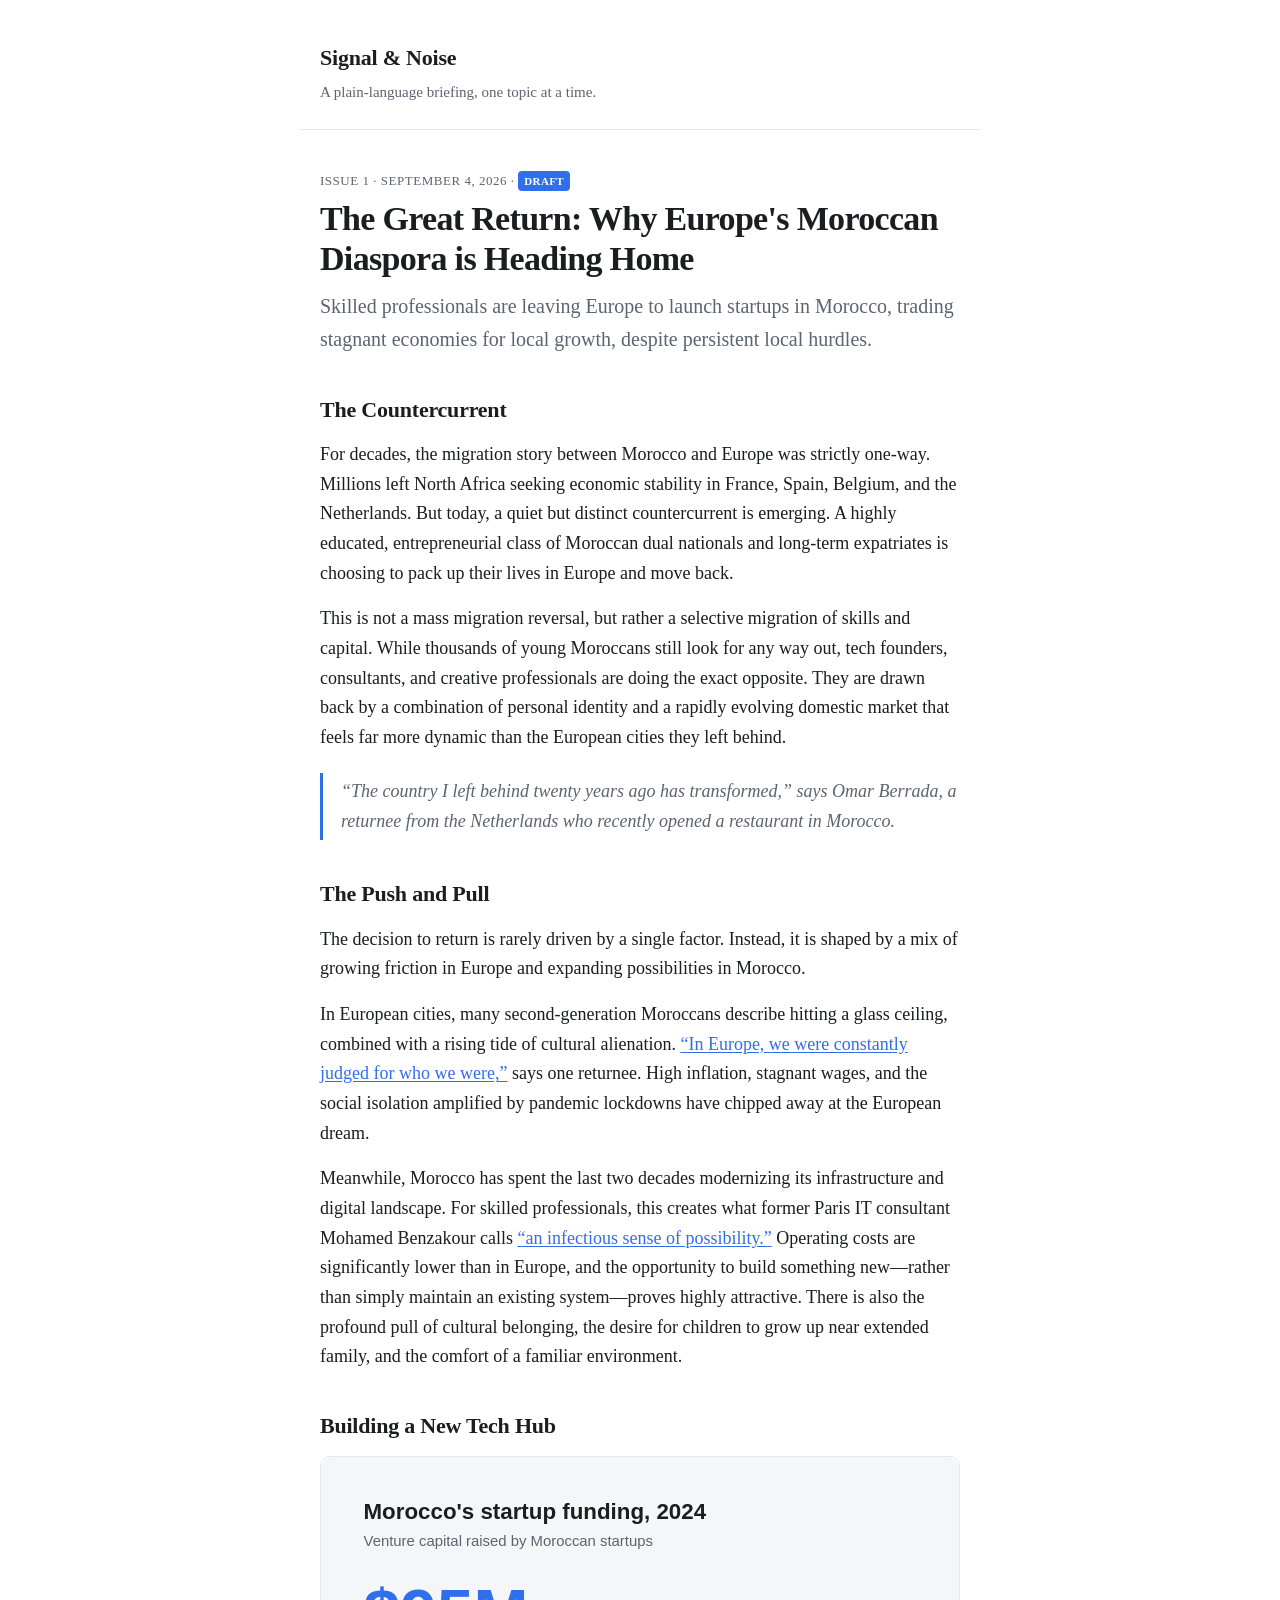
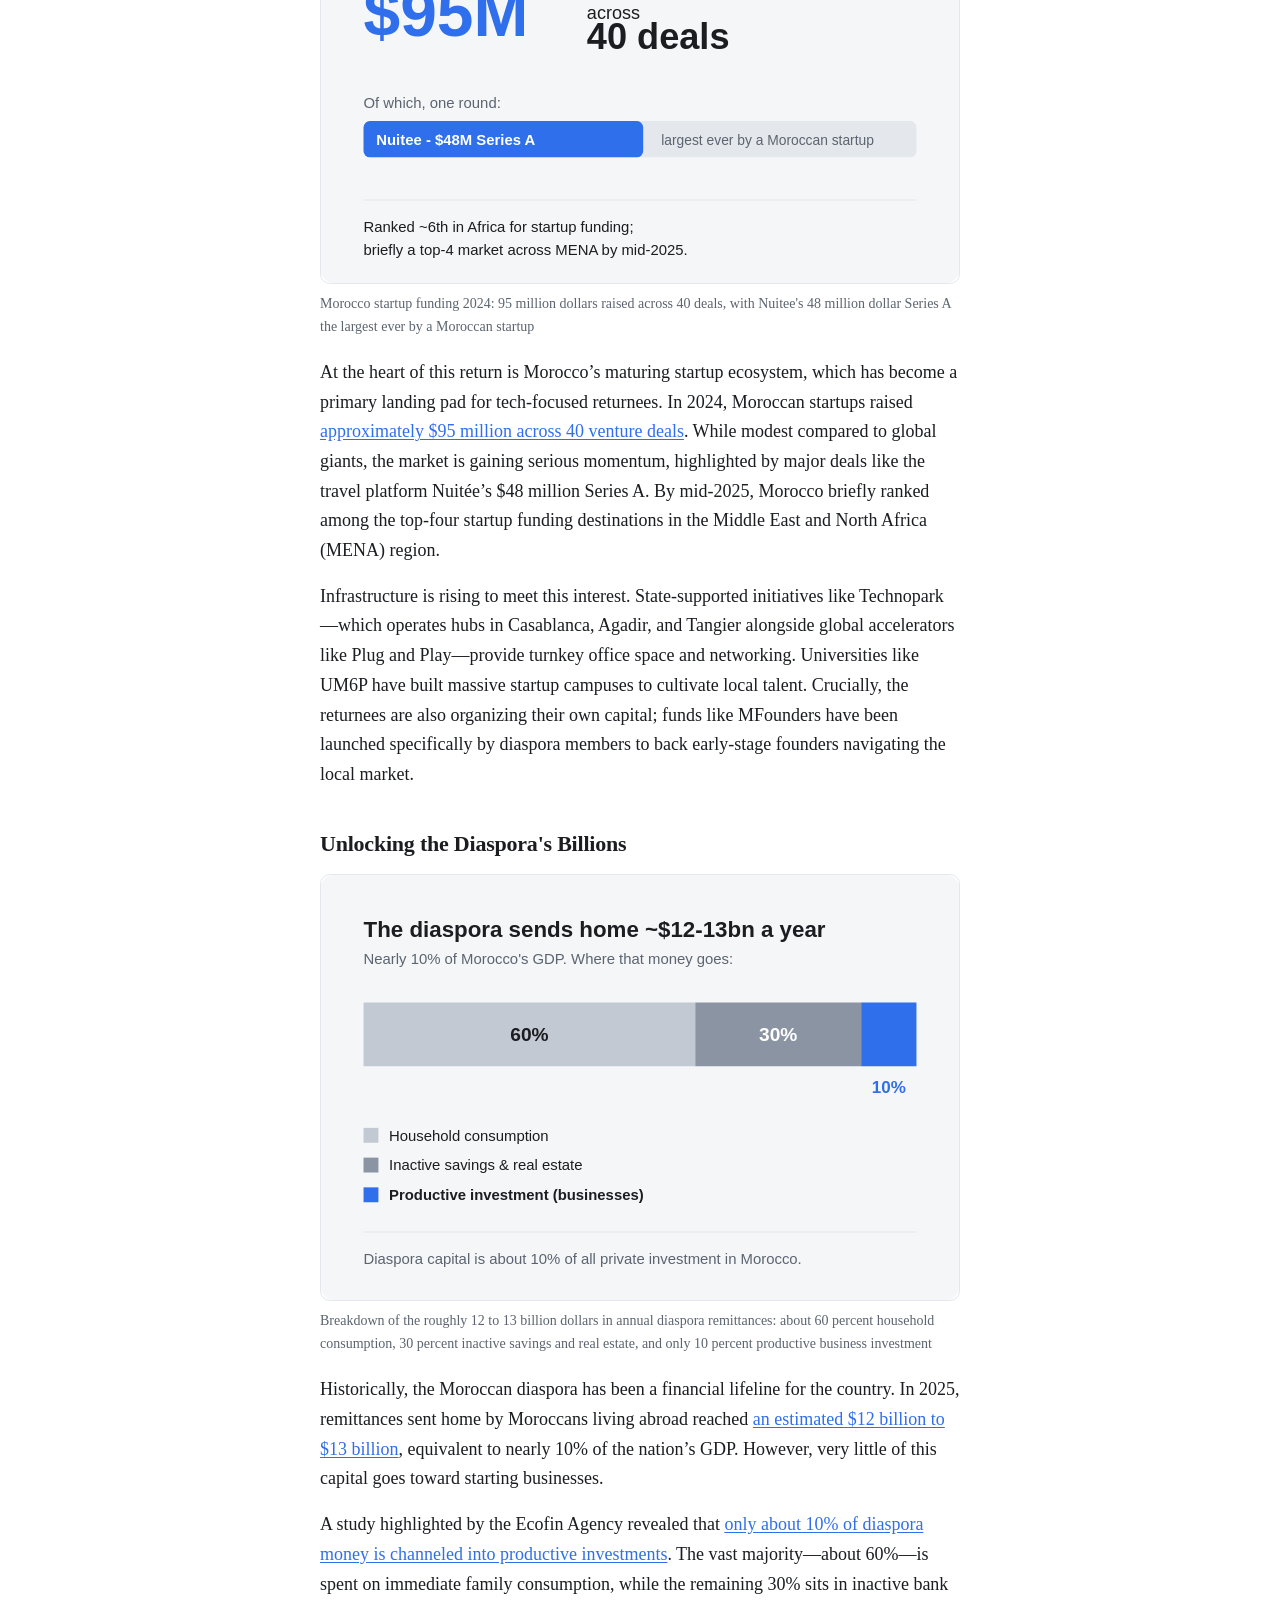
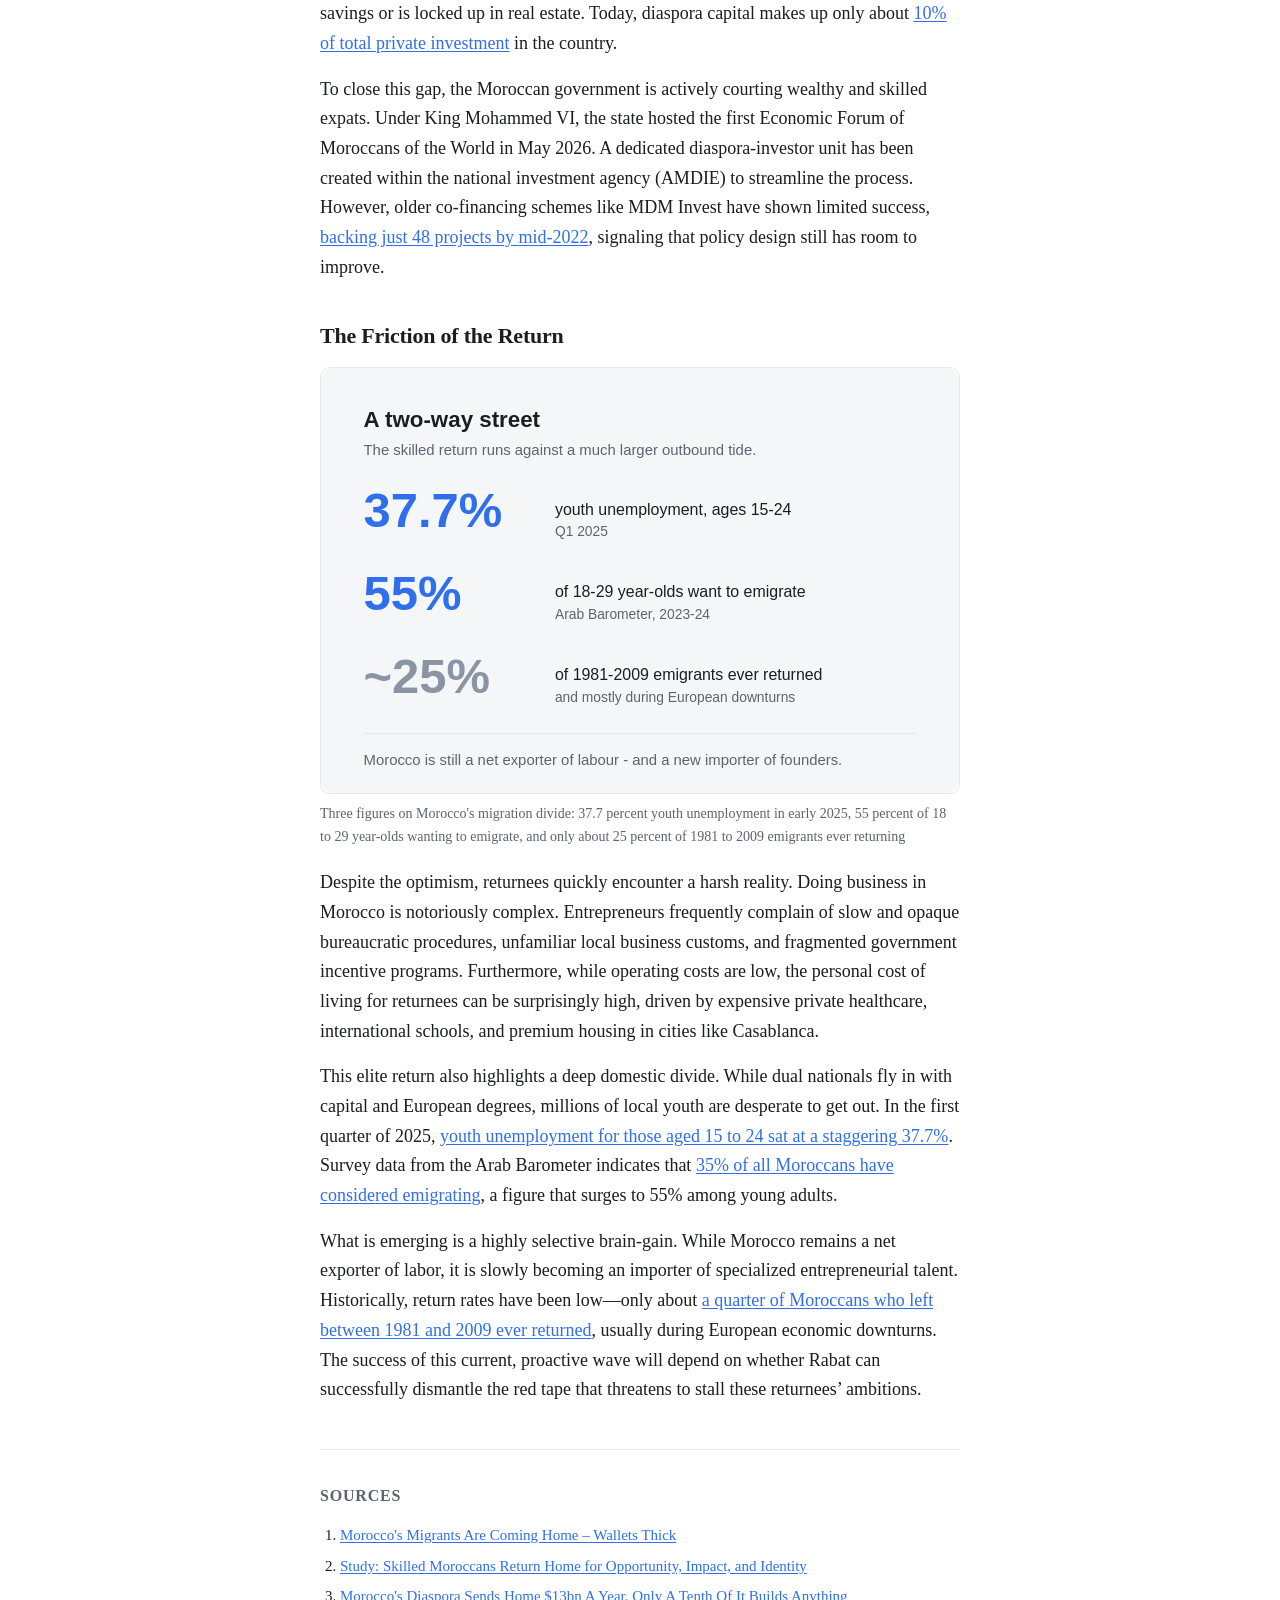
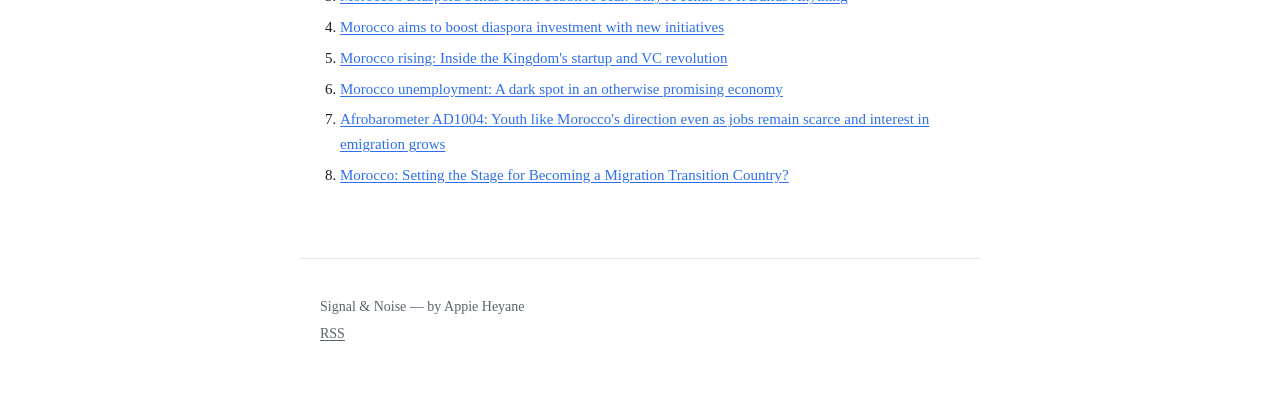
==== docs/issues/moroccans-leaving-europe-for-business.html @ a0a99f1a "Issue 1 draft: Moroccans leaving Europe to do business at home - _common.py: concrete default Gemini" ====
<!DOCTYPE html>
<html lang="en">
<head>
<meta charset="utf-8">
<meta name="viewport" content="width=device-width, initial-scale=1">
<title>The Great Return: Why Europe&#39;s Moroccan Diaspora is Heading Home &mdash; Signal &amp; Noise</title>
<meta name="description" content="Skilled professionals are leaving Europe to launch startups in Morocco, trading stagnant economies for local growth, despite persistent local hurdles.">
<meta property="og:title" content="The Great Return: Why Europe&#39;s Moroccan Diaspora is Heading Home">
<meta property="og:description" content="Skilled professionals are leaving Europe to launch startups in Morocco, trading stagnant economies for local growth, despite persistent local hurdles.">
<meta property="og:type" content="article">
<link rel="alternate" type="application/rss+xml" title="Signal &amp; Noise" href="../feed.xml">
<link rel="stylesheet" href="../assets/style.css">
</head>
<body>
<header class="site-header">
  <a class="wordmark" href="../index.html">Signal &amp; Noise</a>
  <p class="tagline">A plain-language briefing, one topic at a time.</p>
</header>
<main>
<article class="issue">
  <p class="issue-meta">Issue 1 &middot; September 4, 2026 &middot; <span class="badge">draft</span></p>
  <h1>The Great Return: Why Europe&#39;s Moroccan Diaspora is Heading Home</h1>
  <p class="dek">Skilled professionals are leaving Europe to launch startups in Morocco, trading stagnant economies for local growth, despite persistent local hurdles.</p>

  <section class="issue-section">
<h2>The Countercurrent</h2>    <p>For decades, the migration story between Morocco and Europe was strictly one-way. Millions left North Africa seeking economic stability in France, Spain, Belgium, and the Netherlands. But today, a quiet but distinct countercurrent is emerging. A highly educated, entrepreneurial class of Moroccan dual nationals and long-term expatriates is choosing to pack up their lives in Europe and move back.</p><p>This is not a mass migration reversal, but rather a selective migration of skills and capital. While thousands of young Moroccans still look for any way out, tech founders, consultants, and creative professionals are doing the exact opposite. They are drawn back by a combination of personal identity and a rapidly evolving domestic market that feels far more dynamic than the European cities they left behind.</p><blockquote>&ldquo;The country I left behind twenty years ago has transformed,&rdquo; says Omar Berrada, a returnee from the Netherlands who recently opened a restaurant in Morocco.</blockquote>
  </section>
  <section class="issue-section">
<h2>The Push and Pull</h2>    <p>The decision to return is rarely driven by a single factor. Instead, it is shaped by a mix of growing friction in Europe and expanding possibilities in Morocco.</p><p>In European cities, many second-generation Moroccans describe hitting a glass ceiling, combined with a rising tide of cultural alienation. <a href="https://www.moroccoworldnews.com/2025/05/200237/moroccos-migrants-are-coming-home-wallets-thick/">&ldquo;In Europe, we were constantly judged for who we were,&rdquo;</a> says one returnee. High inflation, stagnant wages, and the social isolation amplified by pandemic lockdowns have chipped away at the European dream.</p><p>Meanwhile, Morocco has spent the last two decades modernizing its infrastructure and digital landscape. For skilled professionals, this creates what former Paris IT consultant Mohamed Benzakour calls <a href="https://www.moroccoworldnews.com/2025/05/200237/moroccos-migrants-are-coming-home-wallets-thick/">&ldquo;an infectious sense of possibility.&rdquo;</a> Operating costs are significantly lower than in Europe, and the opportunity to build something new&mdash;rather than simply maintain an existing system&mdash;proves highly attractive. There is also the profound pull of cultural belonging, the desire for children to grow up near extended family, and the comfort of a familiar environment.</p>
  </section>
  <section class="issue-section">
<h2>Building a New Tech Hub</h2>    <figure>
      <img src="../assets/moroccans-leaving-europe-for-business/illustration-1.svg" alt="Morocco startup funding 2024: 95 million dollars raised across 40 deals, with Nuitee&#39;s 48 million dollar Series A the largest ever by a Moroccan startup" loading="lazy">
<figcaption>Morocco startup funding 2024: 95 million dollars raised across 40 deals, with Nuitee&#39;s 48 million dollar Series A the largest ever by a Moroccan startup</figcaption>    </figure>
    <p>At the heart of this return is Morocco&rsquo;s maturing startup ecosystem, which has become a primary landing pad for tech-focused returnees. In 2024, Moroccan startups raised <a href="https://african.business/2026/03/innov-africa-deals/morocco-rising-inside-the-kingdoms-startup-and-vc-revolution">approximately $95 million across 40 venture deals</a>. While modest compared to global giants, the market is gaining serious momentum, highlighted by major deals like the travel platform Nuit&eacute;e&rsquo;s $48 million Series A. By mid-2025, Morocco briefly ranked among the top-four startup funding destinations in the Middle East and North Africa (MENA) region.</p><p>Infrastructure is rising to meet this interest. State-supported initiatives like Technopark&mdash;which operates hubs in Casablanca, Agadir, and Tangier alongside global accelerators like Plug and Play&mdash;provide turnkey office space and networking. Universities like UM6P have built massive startup campuses to cultivate local talent. Crucially, the returnees are also organizing their own capital; funds like MFounders have been launched specifically by diaspora members to back early-stage founders navigating the local market.</p>
  </section>
  <section class="issue-section">
<h2>Unlocking the Diaspora&#39;s Billions</h2>    <figure>
      <img src="../assets/moroccans-leaving-europe-for-business/illustration-2.svg" alt="Breakdown of the roughly 12 to 13 billion dollars in annual diaspora remittances: about 60 percent household consumption, 30 percent inactive savings and real estate, and only 10 percent productive business investment" loading="lazy">
<figcaption>Breakdown of the roughly 12 to 13 billion dollars in annual diaspora remittances: about 60 percent household consumption, 30 percent inactive savings and real estate, and only 10 percent productive business investment</figcaption>    </figure>
    <p>Historically, the Moroccan diaspora has been a financial lifeline for the country. In 2025, remittances sent home by Moroccans living abroad reached <a href="https://www.ecofinagency.com/news-finances/2505-55897-moroccos-diaspora-sends-home-13bn-a-year-only-a-tenth-of-it-builds-anything">an estimated $12 billion to $13 billion</a>, equivalent to nearly 10% of the nation&rsquo;s GDP. However, very little of this capital goes toward starting businesses.</p><p>A study highlighted by the Ecofin Agency revealed that <a href="https://www.ecofinagency.com/news-finances/2505-55897-moroccos-diaspora-sends-home-13bn-a-year-only-a-tenth-of-it-builds-anything">only about 10% of diaspora money is channeled into productive investments</a>. The vast majority&mdash;about 60%&mdash;is spent on immediate family consumption, while the remaining 30% sits in inactive bank savings or is locked up in real estate. Today, diaspora capital makes up only about <a href="https://northafricapost.com/97364-morocco-aims-to-boost-diaspora-investment-with-new-initiatives.html">10% of total private investment</a> in the country.</p><p>To close this gap, the Moroccan government is actively courting wealthy and skilled expats. Under King Mohammed VI, the state hosted the first Economic Forum of Moroccans of the World in May 2026. A dedicated diaspora-investor unit has been created within the national investment agency (AMDIE) to streamline the process. However, older co-financing schemes like MDM Invest have shown limited success, <a href="https://www.moroccoworldnews.com/2025/12/270615/study-skilled-moroccans-return-home-for-opportunity-impact-and-identity/">backing just 48 projects by mid-2022</a>, signaling that policy design still has room to improve.</p>
  </section>
  <section class="issue-section">
<h2>The Friction of the Return</h2>    <figure>
      <img src="../assets/moroccans-leaving-europe-for-business/illustration-3.svg" alt="Three figures on Morocco&#39;s migration divide: 37.7 percent youth unemployment in early 2025, 55 percent of 18 to 29 year-olds wanting to emigrate, and only about 25 percent of 1981 to 2009 emigrants ever returning" loading="lazy">
<figcaption>Three figures on Morocco&#39;s migration divide: 37.7 percent youth unemployment in early 2025, 55 percent of 18 to 29 year-olds wanting to emigrate, and only about 25 percent of 1981 to 2009 emigrants ever returning</figcaption>    </figure>
    <p>Despite the optimism, returnees quickly encounter a harsh reality. Doing business in Morocco is notoriously complex. Entrepreneurs frequently complain of slow and opaque bureaucratic procedures, unfamiliar local business customs, and fragmented government incentive programs. Furthermore, while operating costs are low, the personal cost of living for returnees can be surprisingly high, driven by expensive private healthcare, international schools, and premium housing in cities like Casablanca.</p><p>This elite return also highlights a deep domestic divide. While dual nationals fly in with capital and European degrees, millions of local youth are desperate to get out. In the first quarter of 2025, <a href="https://en.majalla.com/node/322743/business-economy/morocco-unemployment-dark-spot-otherwise-promising-economy">youth unemployment for those aged 15 to 24 sat at a staggering 37.7%</a>. Survey data from the Arab Barometer indicates that <a href="https://www.afrobarometer.org/publication/ad1004-youth-like-moroccos-direction-even-as-jobs-remain-scarce-and-interest-in-emigration-grows/">35% of all Moroccans have considered emigrating</a>, a figure that surges to 55% among young adults.</p><p>What is emerging is a highly selective brain-gain. While Morocco remains a net exporter of labor, it is slowly becoming an importer of specialized entrepreneurial talent. Historically, return rates have been low&mdash;only about <a href="https://www.migrationpolicy.org/journal/country-profile/morocco-setting-stage-becoming-migration-transition-country">a quarter of Moroccans who left between 1981 and 2009 ever returned</a>, usually during European economic downturns. The success of this current, proactive wave will depend on whether Rabat can successfully dismantle the red tape that threatens to stall these returnees&rsquo; ambitions.</p>
  </section>

  <section class="sources">
    <h2>Sources</h2>
    <ol>
<li><a href="https://www.moroccoworldnews.com/2025/05/200237/moroccos-migrants-are-coming-home-wallets-thick/" rel="nofollow noopener">Morocco&#39;s Migrants Are Coming Home – Wallets Thick</a></li><li><a href="https://www.moroccoworldnews.com/2025/12/270615/study-skilled-moroccans-return-home-for-opportunity-impact-and-identity/" rel="nofollow noopener">Study: Skilled Moroccans Return Home for Opportunity, Impact, and Identity</a></li><li><a href="https://www.ecofinagency.com/news-finances/2505-55897-moroccos-diaspora-sends-home-13bn-a-year-only-a-tenth-of-it-builds-anything" rel="nofollow noopener">Morocco&#39;s Diaspora Sends Home $13bn A Year. Only A Tenth Of It Builds Anything</a></li><li><a href="https://northafricapost.com/97364-morocco-aims-to-boost-diaspora-investment-with-new-initiatives.html" rel="nofollow noopener">Morocco aims to boost diaspora investment with new initiatives</a></li><li><a href="https://african.business/2026/03/innov-africa-deals/morocco-rising-inside-the-kingdoms-startup-and-vc-revolution" rel="nofollow noopener">Morocco rising: Inside the Kingdom&#39;s startup and VC revolution</a></li><li><a href="https://en.majalla.com/node/322743/business-economy/morocco-unemployment-dark-spot-otherwise-promising-economy" rel="nofollow noopener">Morocco unemployment: A dark spot in an otherwise promising economy</a></li><li><a href="https://www.afrobarometer.org/publication/ad1004-youth-like-moroccos-direction-even-as-jobs-remain-scarce-and-interest-in-emigration-grows/" rel="nofollow noopener">Afrobarometer AD1004: Youth like Morocco&#39;s direction even as jobs remain scarce and interest in emigration grows</a></li><li><a href="https://www.migrationpolicy.org/journal/country-profile/morocco-setting-stage-becoming-migration-transition-country" rel="nofollow noopener">Morocco: Setting the Stage for Becoming a Migration Transition Country?</a></li>    </ol>
  </section>

</article>
</main>
<footer class="site-footer">
  <p>Signal &amp; Noise &mdash; by Appie Heyane</p>
  <p><a href="../feed.xml">RSS</a></p>
</footer>
</body>
</html>
---- docs/assets/style.css ----
/* Generated by build_site.py from newsletter.config.yaml. Do not edit by hand. */
:root {
  --bg: #ffffff;
  --surface: #f5f6f8;
  --text: #1b1d21;
  --muted: #5b6470;
  --accent: #2f6feb;
  --border: #e4e7eb;
  --maxw: 680px;
  --font: -apple-system, BlinkMacSystemFont, &#39;Segoe UI&#39;, Roboto, Helvetica, Arial, sans-serif;
}
@media (prefers-color-scheme: dark) {
  :root {
    --bg: #0f1115;
    --surface: #171a21;
    --text: #e8eaed;
    --muted: #9aa3af;
    --accent: #6ea8fe;
    --border: #2a2f3a;
  }
}

* { box-sizing: border-box; }
html { -webkit-text-size-adjust: 100%; }
body {
  margin: 0;
  background: var(--bg);
  color: var(--text);
  font-family: var(--font);
  font-size: 18px;
  line-height: 1.65;
}
main { max-width: var(--maxw); margin: 0 auto; padding: 0 20px 64px; }
a { color: var(--accent); text-decoration: underline; text-underline-offset: 2px; }
a:hover { text-decoration: none; }
img { max-width: 100%; height: auto; display: block; }

.site-header {
  max-width: var(--maxw);
  margin: 0 auto;
  padding: 40px 20px 24px;
  border-bottom: 1px solid var(--border);
}
.wordmark {
  font-size: 22px;
  font-weight: 700;
  letter-spacing: -0.01em;
  color: var(--text);
  text-decoration: none;
}
.tagline { margin: 4px 0 0; color: var(--muted); font-size: 15px; }

.site-footer {
  max-width: var(--maxw);
  margin: 0 auto;
  padding: 32px 20px 56px;
  border-top: 1px solid var(--border);
  color: var(--muted);
  font-size: 14px;
}
.site-footer p { margin: 4px 0; }
.site-footer a { color: var(--muted); }

/* index */
.issue-list { list-style: none; margin: 0; padding: 32px 0 0; }
.issue-card { border-bottom: 1px solid var(--border); }
.issue-card-link {
  display: grid;
  grid-template-columns: 96px 1fr;
  grid-template-areas: "thumb meta" "thumb title" "thumb dek";
  gap: 2px 18px;
  padding: 22px 0;
  text-decoration: none;
  color: var(--text);
}
.issue-card-link:has(:only-child), .issue-card-link:not(:has(.thumb)) { grid-template-columns: 1fr; }
.thumb {
  grid-area: thumb;
  width: 96px; height: 96px;
  object-fit: cover;
  border-radius: 8px;
  background: var(--surface);
}
.ic-meta { grid-area: meta; color: var(--muted); font-size: 13px; text-transform: uppercase; letter-spacing: 0.04em; }
.ic-title { grid-area: title; font-size: 20px; font-weight: 650; line-height: 1.3; }
.ic-dek { grid-area: dek; color: var(--muted); font-size: 15px; }
.issue-card-link:hover .ic-title { color: var(--accent); }
.empty { color: var(--muted); padding-top: 40px; }

/* issue */
.issue { padding-top: 40px; }
.issue-meta { color: var(--muted); font-size: 13px; text-transform: uppercase; letter-spacing: 0.04em; margin: 0 0 8px; }
.issue h1 { font-size: 34px; line-height: 1.15; letter-spacing: -0.02em; margin: 0 0 12px; }
.dek { font-size: 20px; color: var(--muted); margin: 0 0 8px; }
.issue-section { margin-top: 36px; }
.issue-section h2 { font-size: 22px; margin: 0 0 12px; letter-spacing: -0.01em; }
.issue-section p { margin: 0 0 16px; }
blockquote {
  margin: 20px 0;
  padding: 4px 0 4px 18px;
  border-left: 3px solid var(--accent);
  color: var(--muted);
  font-style: italic;
}
figure { margin: 0 0 20px; }
figure img { border-radius: 10px; border: 1px solid var(--border); }
figcaption { color: var(--muted); font-size: 14px; margin-top: 8px; }

.badge {
  display: inline-block;
  background: var(--accent);
  color: #fff;
  font-size: 11px;
  font-weight: 700;
  padding: 1px 6px;
  border-radius: 4px;
  letter-spacing: 0.03em;
}

.sources { margin-top: 44px; padding-top: 20px; border-top: 1px solid var(--border); }
.sources h2 { font-size: 16px; text-transform: uppercase; letter-spacing: 0.05em; color: var(--muted); }
.sources ol { margin: 0; padding-left: 20px; }
.sources li { font-size: 15px; margin: 6px 0; word-break: break-word; }

.issue-nav {
  display: flex;
  justify-content: space-between;
  gap: 16px;
  margin-top: 48px;
  padding-top: 20px;
  border-top: 1px solid var(--border);
  font-size: 15px;
}

@media (max-width: 480px) {
  body { font-size: 17px; }
  .issue h1 { font-size: 27px; }
  .dek { font-size: 18px; }
}
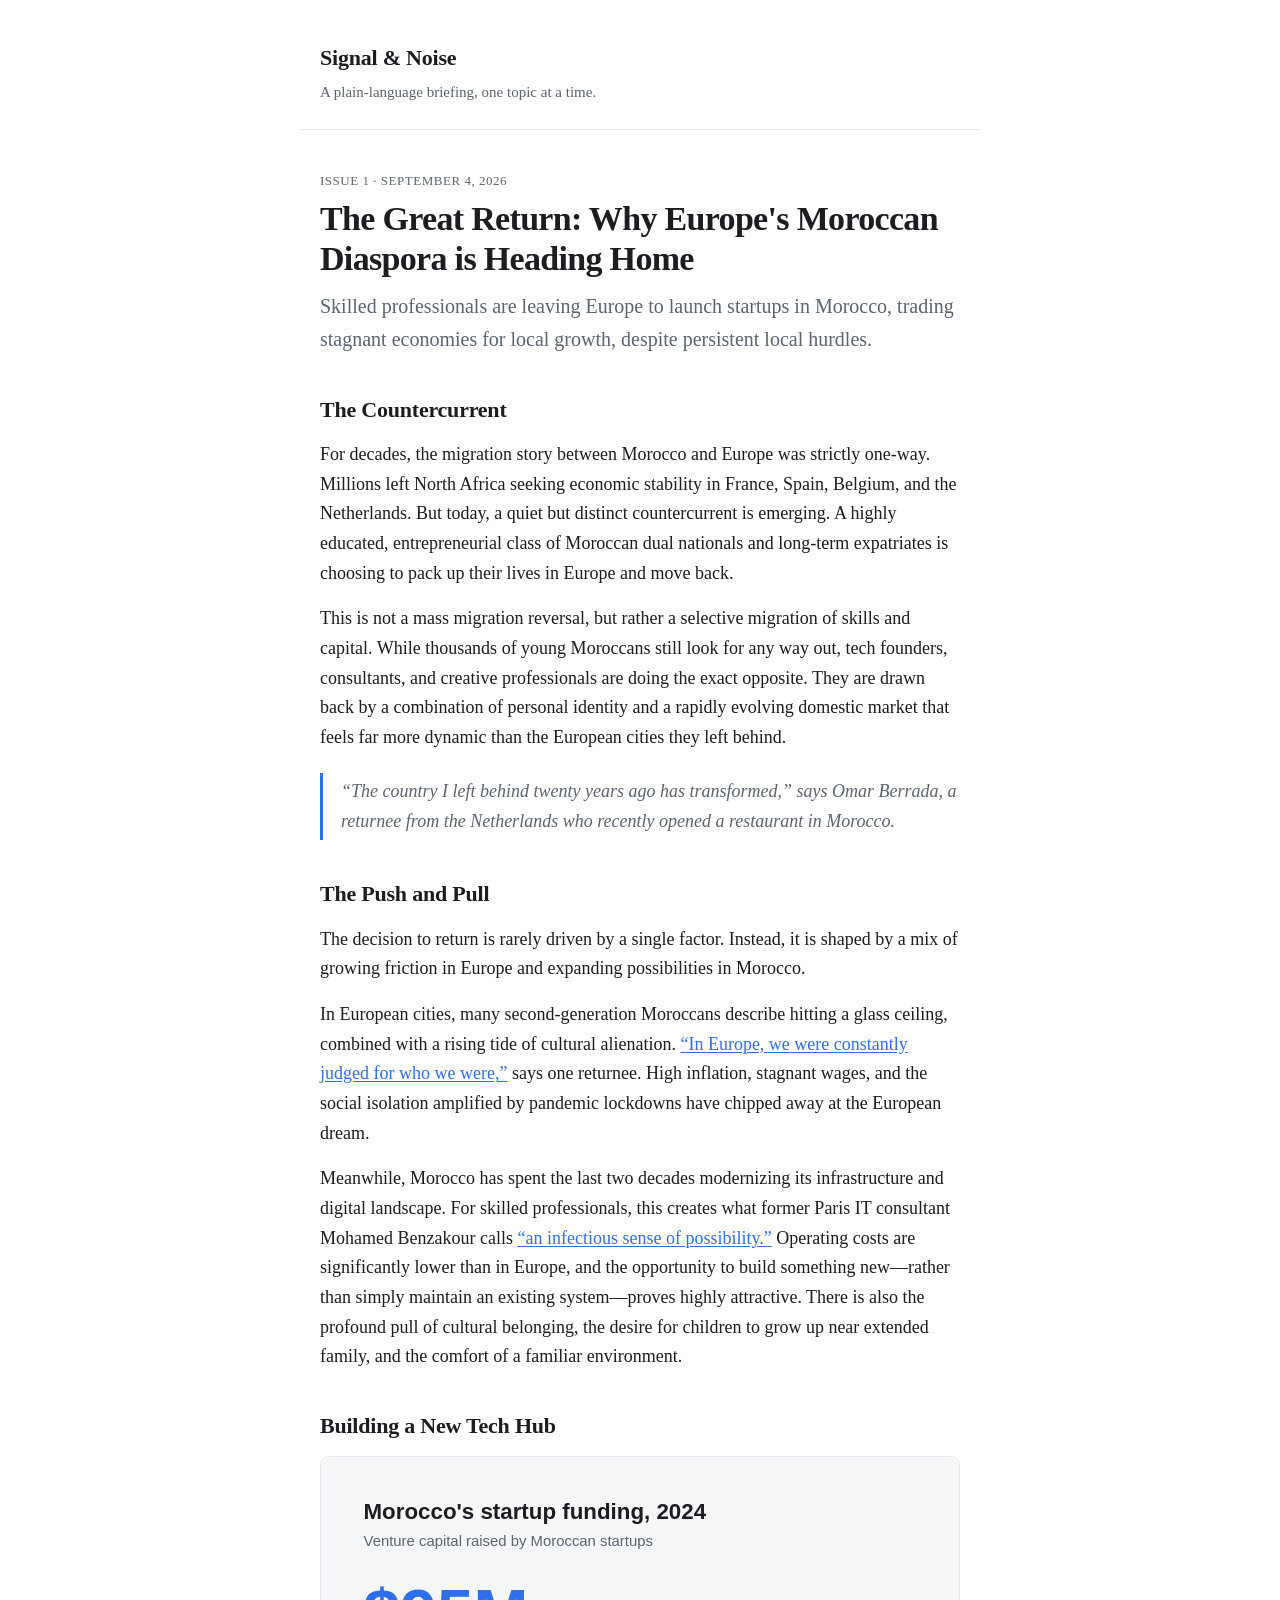
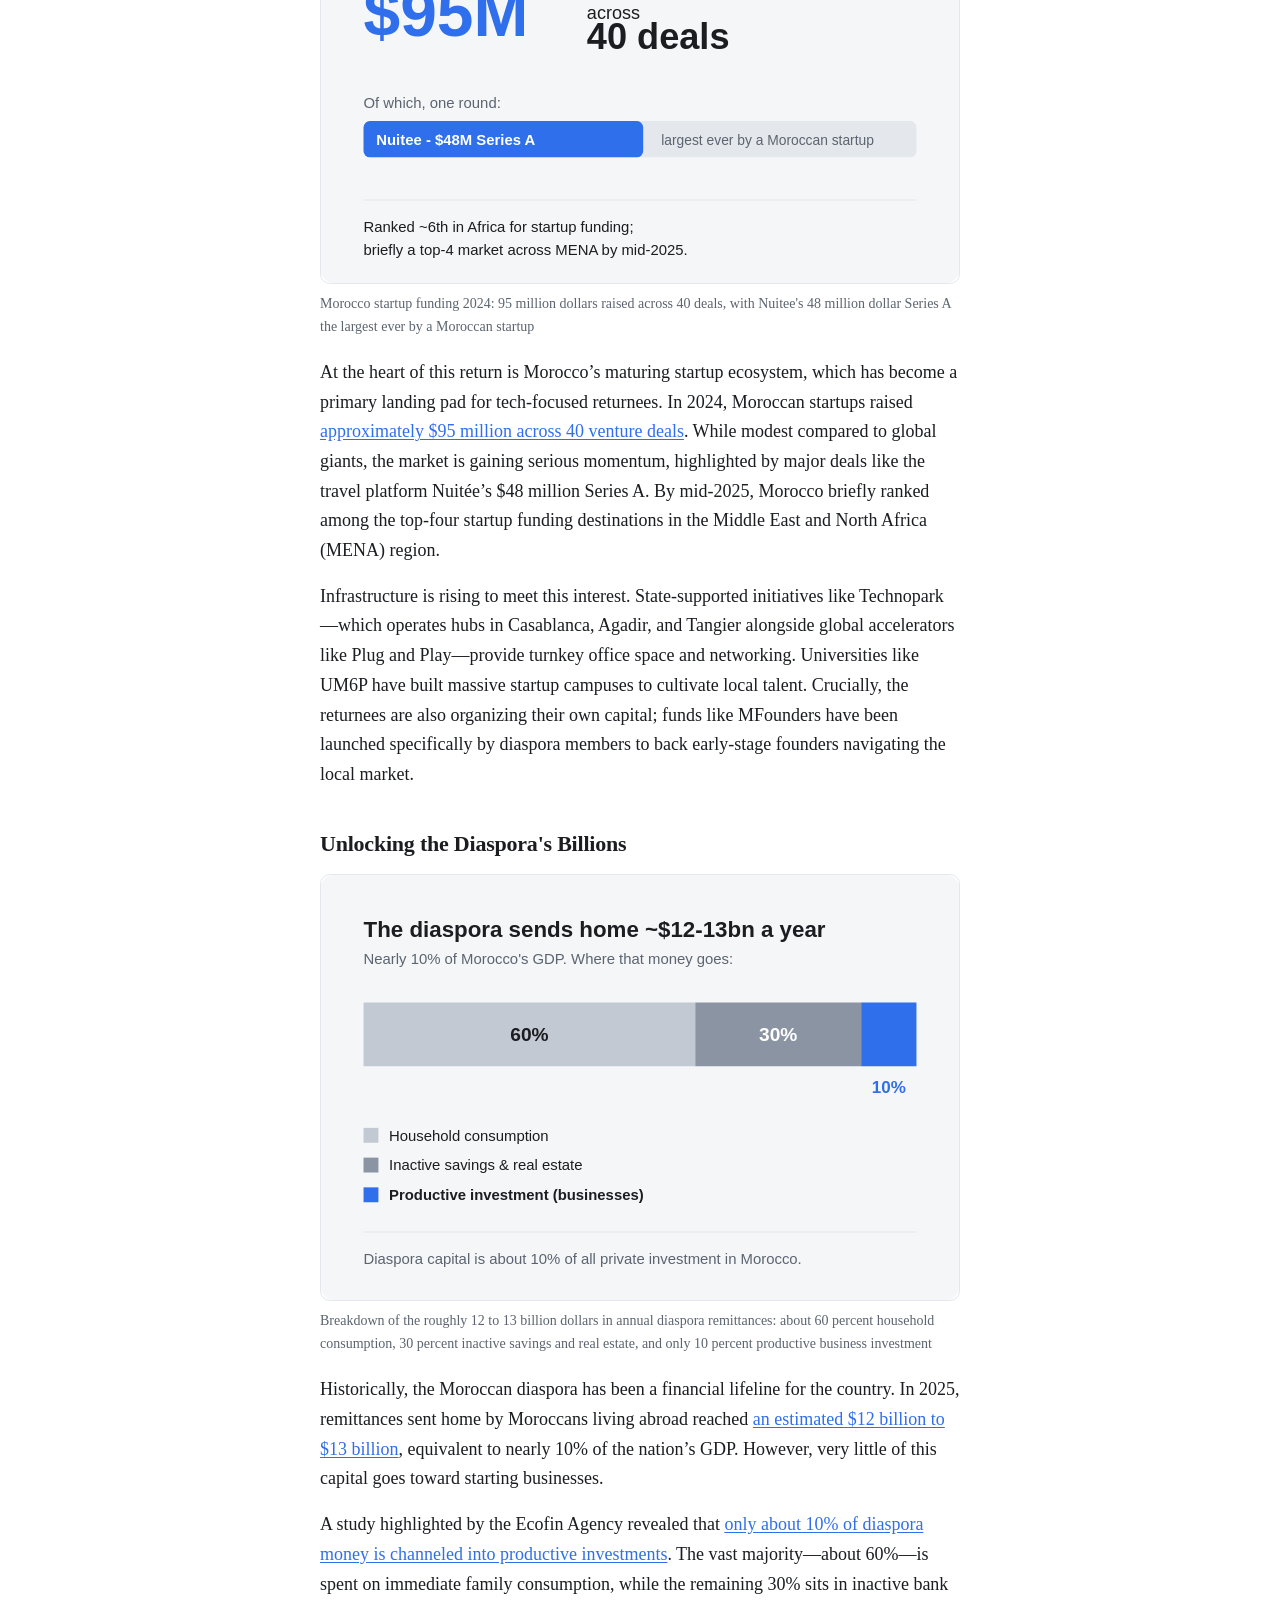
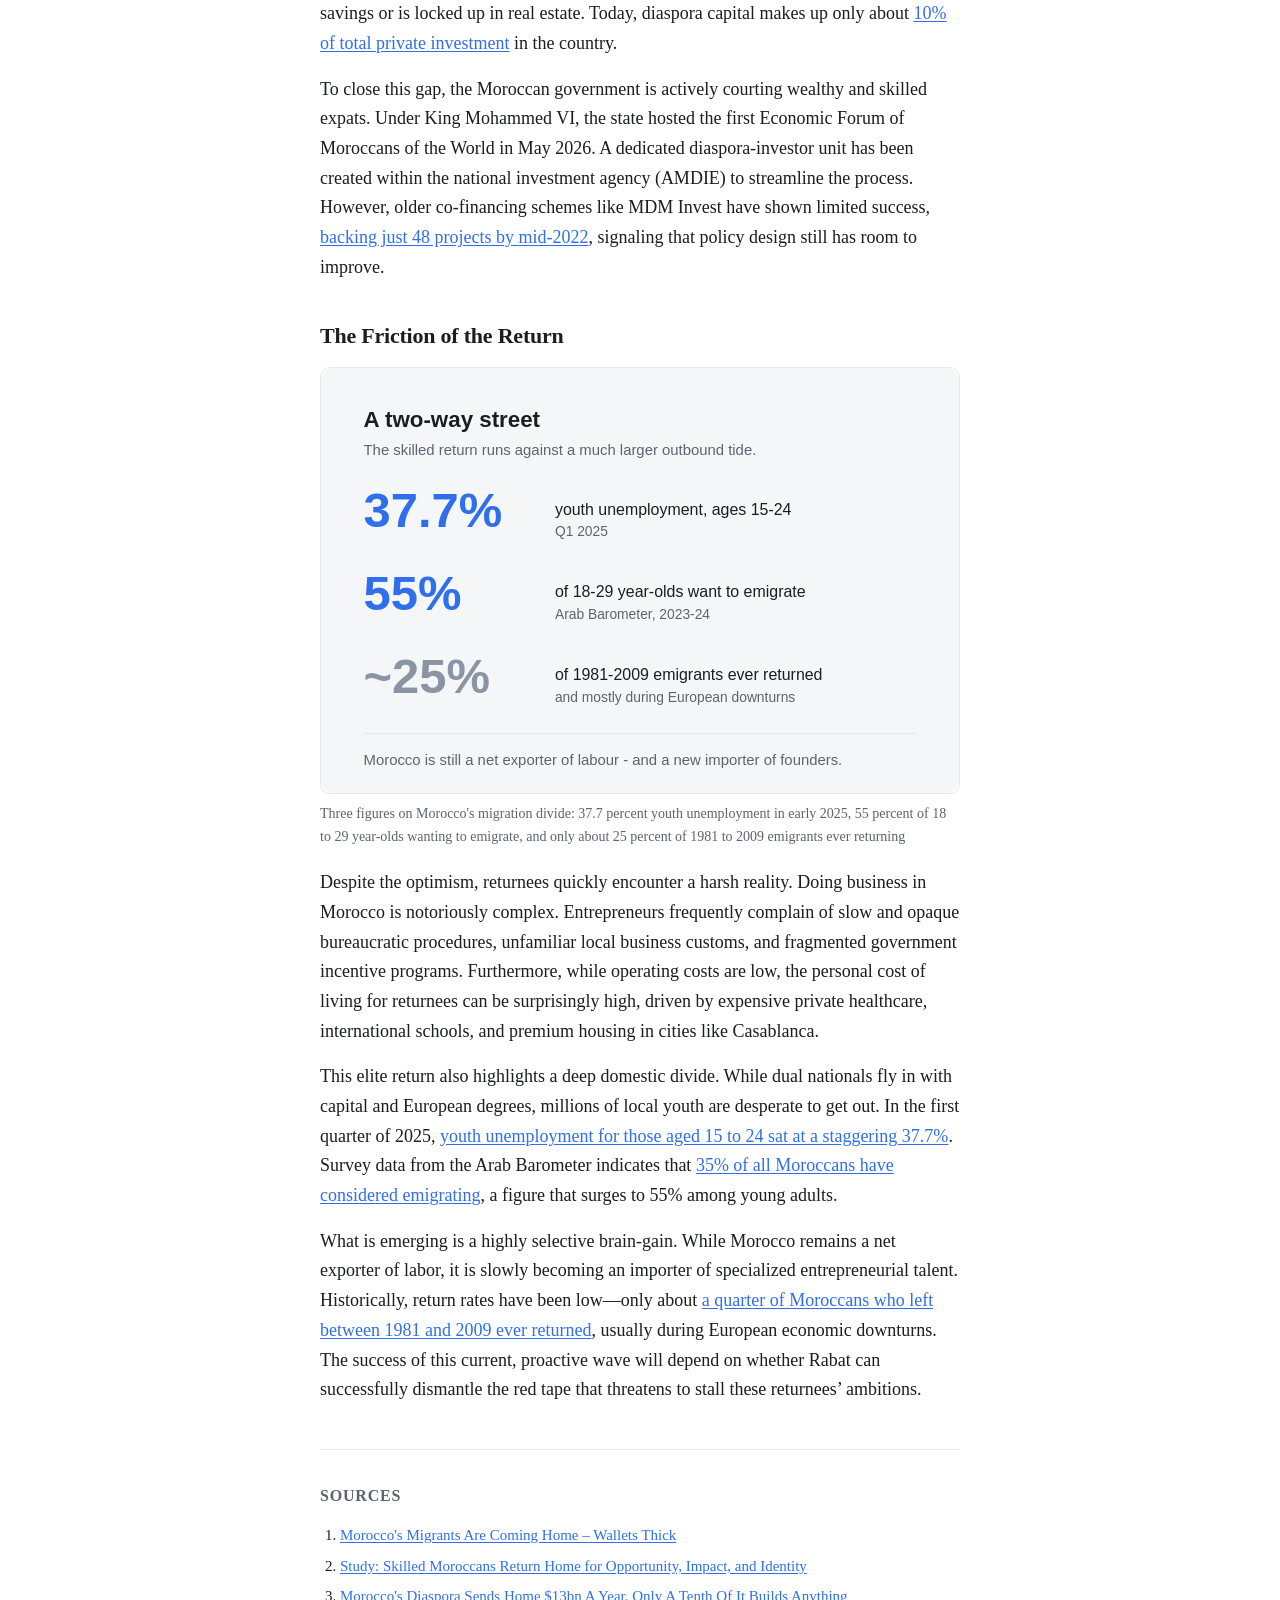
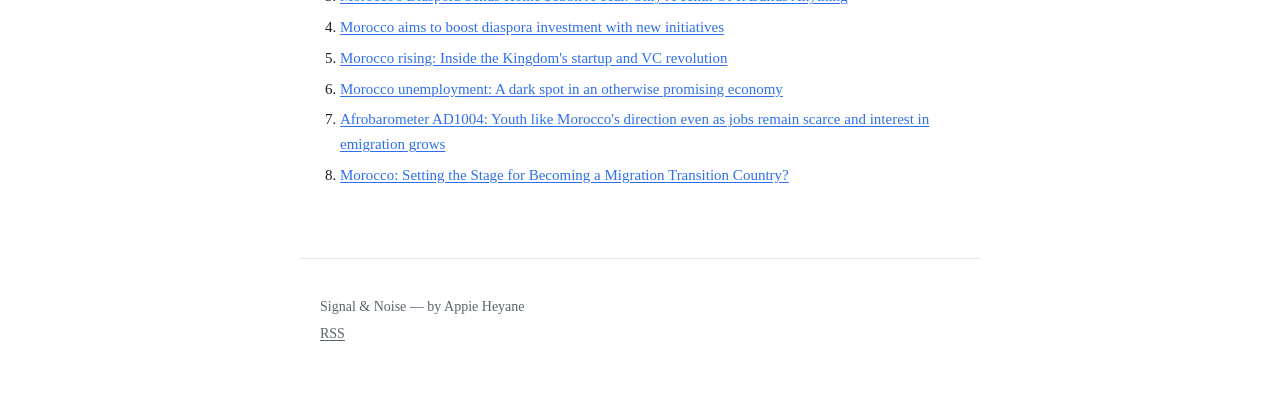
==== commit 2257cba1: "Publish issue 1: mark published, rebuild site Co-Authored-By: Claude Sonnet 5 <noreply@anthropic.com" ====
--- a/docs/issues/moroccans-leaving-europe-for-business.html
+++ b/docs/issues/moroccans-leaving-europe-for-business.html
@@ -18,7 +18,7 @@
 </header>
 <main>
 <article class="issue">
-  <p class="issue-meta">Issue 1 &middot; September 4, 2026 &middot; <span class="badge">draft</span></p>
+  <p class="issue-meta">Issue 1 &middot; September 4, 2026</p>
   <h1>The Great Return: Why Europe&#39;s Moroccan Diaspora is Heading Home</h1>
   <p class="dek">Skilled professionals are leaving Europe to launch startups in Morocco, trading stagnant economies for local growth, despite persistent local hurdles.</p>
 
